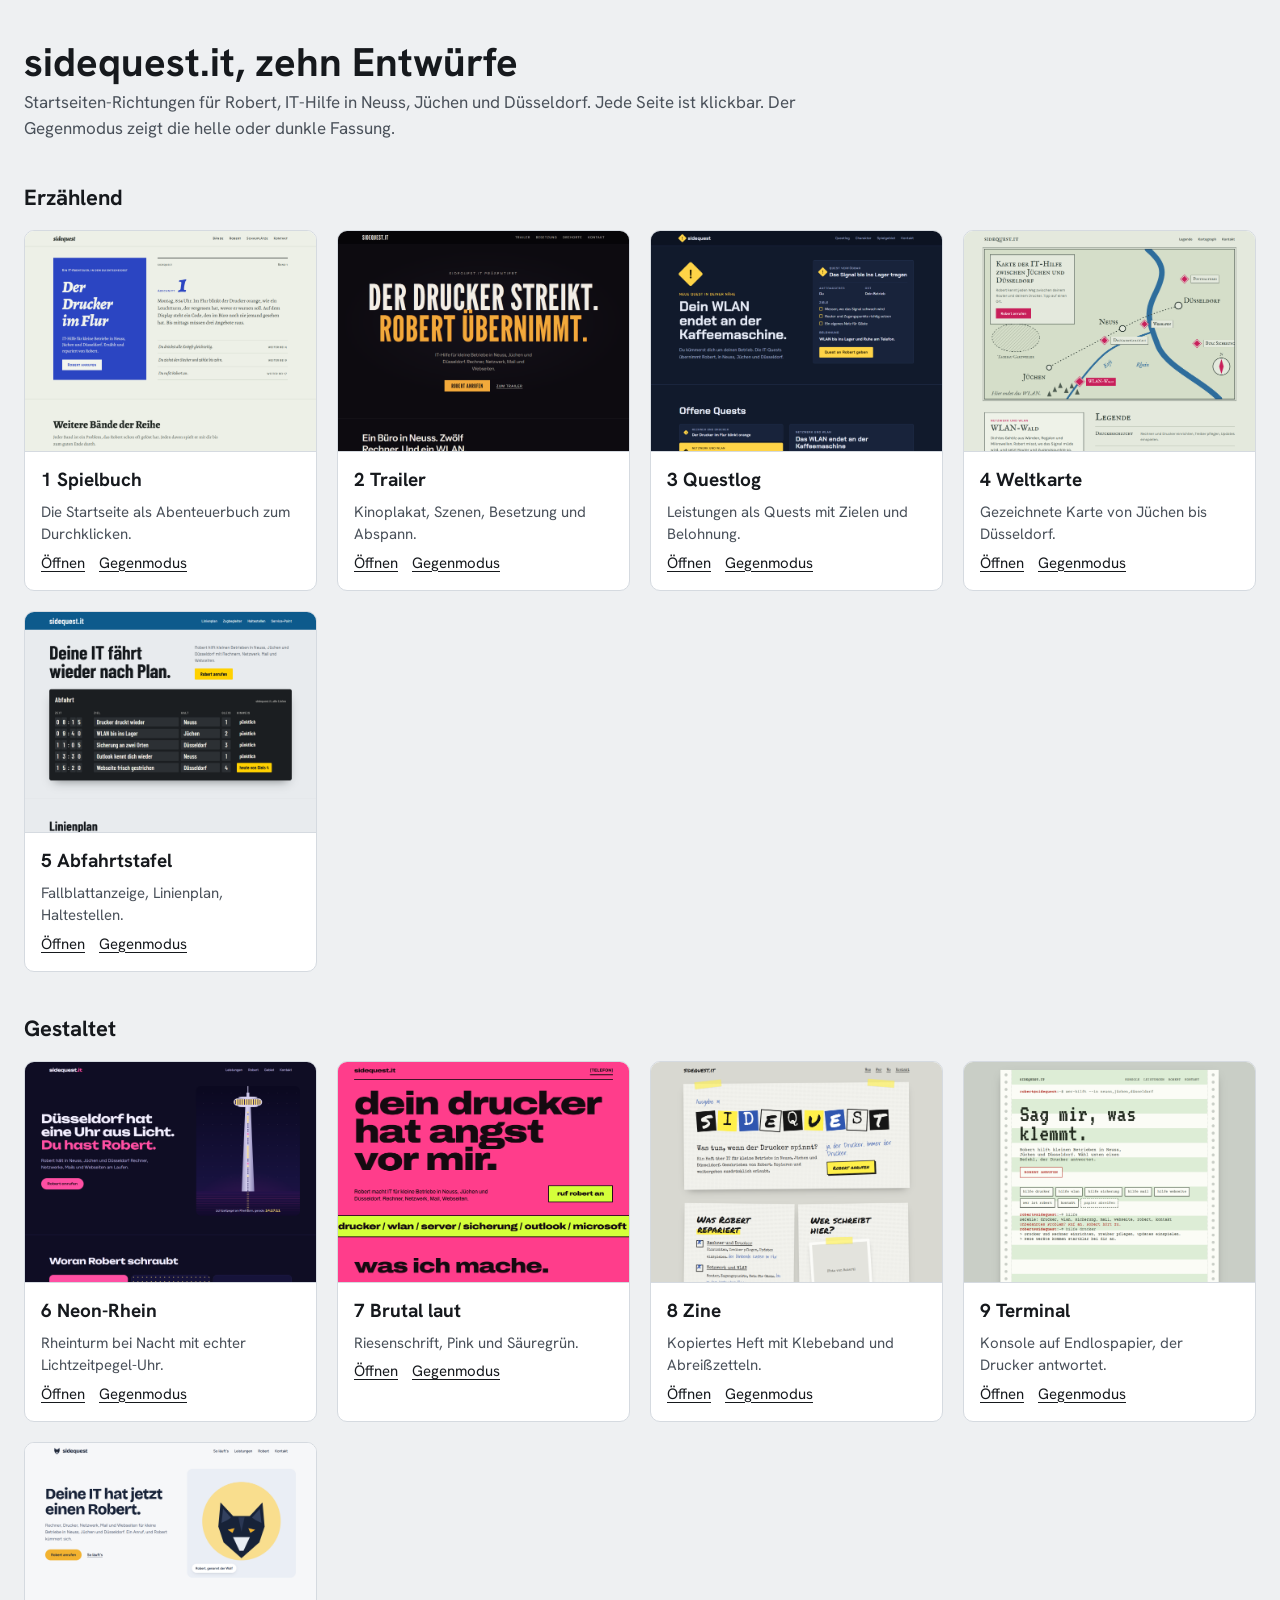
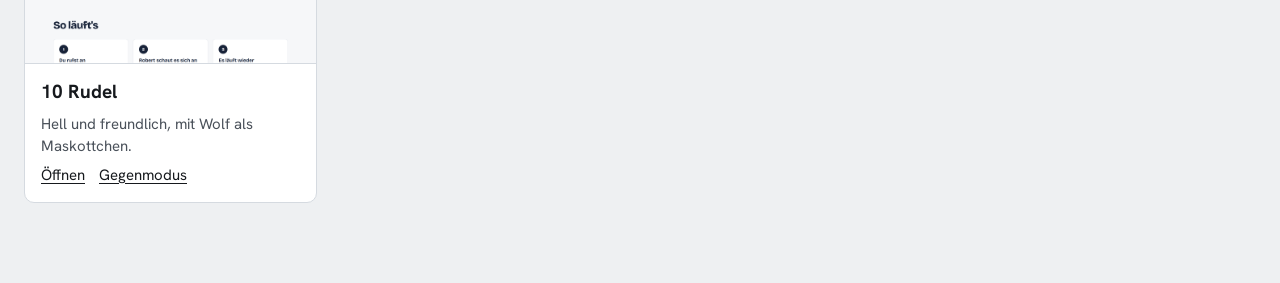
==== index.html @ b393c3b4 "Entwürfe aktualisiert (Projektstand 0248e88) Co-Authored-By: Claude Opus 5.5 <noreply@anthropic.com>" ====
<!doctype html>
<html lang="de">
<head>
<meta charset="utf-8">
<meta name="robots" content="noindex, nofollow">
<meta name="viewport" content="width=device-width, initial-scale=1">
<title>sidequest · Zehn Entwürfe</title>
<link rel="stylesheet" href="assets/fonts/fonts.css">
<style>
body{margin:0;background:#EEF0F2;color:#16191D;font-family:"Hanken Grotesk",system-ui,sans-serif;font-size:17px;line-height:1.5}
.wrap{max-width:1280px;margin:0 auto;padding:40px 24px 80px}
h1{margin:0 0 6px;font-size:40px;line-height:1.1}
.lead{margin:0 0 36px;color:#4A515A;max-width:46em}
h2{margin:40px 0 16px;font-size:22px}
.grid{display:grid;grid-template-columns:repeat(auto-fill,minmax(min(280px,100%),1fr));gap:20px}
.card{background:#fff;border:1px solid #D5DAE0;border-radius:10px;overflow:hidden;display:flex;flex-direction:column}
.card img{display:block;width:100%;height:220px;object-fit:cover;object-position:top;border-bottom:1px solid #D5DAE0}
.card div{padding:14px 16px 16px;display:flex;flex-direction:column;gap:6px}
.card b{font-size:19px}
.card span{color:#4A515A;font-size:15px}
.links{display:flex;gap:14px;flex-wrap:wrap;font-size:15px}
a{color:#16191D;text-underline-offset:3px}
a:focus-visible{outline:3px solid #2B45C2;outline-offset:2px}
</style>
</head>
<body>
<div class="wrap">
<h1>sidequest.it, zehn Entwürfe</h1>
<p class="lead">Startseiten-Richtungen für Robert, IT-Hilfe in Neuss, Jüchen und Düsseldorf. Jede Seite ist klickbar. Der Gegenmodus zeigt die helle oder dunkle Fassung.</p>
<h2>Erzählend</h2>
<div class="grid">
<div class="card"><img src="png/01-spielbuch-desktop.png" alt=""><div><b>1 Spielbuch</b><span>Die Startseite als Abenteuerbuch zum Durchklicken.</span><p class="links" style="margin:0"><a href="01-spielbuch/index.html">Öffnen</a><a href="01-spielbuch/index.html?modus=alt">Gegenmodus</a></p></div></div>
<div class="card"><img src="png/02-trailer-desktop.png" alt=""><div><b>2 Trailer</b><span>Kinoplakat, Szenen, Besetzung und Abspann.</span><p class="links" style="margin:0"><a href="02-trailer/index.html">Öffnen</a><a href="02-trailer/index.html?modus=alt">Gegenmodus</a></p></div></div>
<div class="card"><img src="png/03-questlog-desktop.png" alt=""><div><b>3 Questlog</b><span>Leistungen als Quests mit Zielen und Belohnung.</span><p class="links" style="margin:0"><a href="03-questlog/index.html">Öffnen</a><a href="03-questlog/index.html?modus=alt">Gegenmodus</a></p></div></div>
<div class="card"><img src="png/04-weltkarte-desktop.png" alt=""><div><b>4 Weltkarte</b><span>Gezeichnete Karte von Jüchen bis Düsseldorf.</span><p class="links" style="margin:0"><a href="04-weltkarte/index.html">Öffnen</a><a href="04-weltkarte/index.html?modus=alt">Gegenmodus</a></p></div></div>
<div class="card"><img src="png/05-abfahrtstafel-desktop.png" alt=""><div><b>5 Abfahrtstafel</b><span>Fallblattanzeige, Linienplan, Haltestellen.</span><p class="links" style="margin:0"><a href="05-abfahrtstafel/index.html">Öffnen</a><a href="05-abfahrtstafel/index.html?modus=alt">Gegenmodus</a></p></div></div>
</div>
<h2>Gestaltet</h2>
<div class="grid">
<div class="card"><img src="png/06-neon-rhein-desktop.png" alt=""><div><b>6 Neon-Rhein</b><span>Rheinturm bei Nacht mit echter Lichtzeitpegel-Uhr.</span><p class="links" style="margin:0"><a href="06-neon-rhein/index.html">Öffnen</a><a href="06-neon-rhein/index.html?modus=alt">Gegenmodus</a></p></div></div>
<div class="card"><img src="png/07-brutal-laut-desktop.png" alt=""><div><b>7 Brutal laut</b><span>Riesenschrift, Pink und Säuregrün.</span><p class="links" style="margin:0"><a href="07-brutal-laut/index.html">Öffnen</a><a href="07-brutal-laut/index.html?modus=alt">Gegenmodus</a></p></div></div>
<div class="card"><img src="png/08-zine-desktop.png" alt=""><div><b>8 Zine</b><span>Kopiertes Heft mit Klebeband und Abreißzetteln.</span><p class="links" style="margin:0"><a href="08-zine/index.html">Öffnen</a><a href="08-zine/index.html?modus=alt">Gegenmodus</a></p></div></div>
<div class="card"><img src="png/09-terminal-desktop.png" alt=""><div><b>9 Terminal</b><span>Konsole auf Endlospapier, der Drucker antwortet.</span><p class="links" style="margin:0"><a href="09-terminal/index.html">Öffnen</a><a href="09-terminal/index.html?modus=alt">Gegenmodus</a></p></div></div>
<div class="card"><img src="png/10-rudel-desktop.png" alt=""><div><b>10 Rudel</b><span>Hell und freundlich, mit Wolf als Maskottchen.</span><p class="links" style="margin:0"><a href="10-rudel/index.html">Öffnen</a><a href="10-rudel/index.html?modus=alt">Gegenmodus</a></p></div></div>
</div>
</div>
</body>
</html>
---- assets/fonts/fonts.css ----
/* Lokale Schriften der sidequest-Entwürfe. Erzeugt von tools/fonts.mjs. */
/* latin-ext */
@font-face {
  font-family: 'Alegreya';
  font-style: italic;
  font-weight: 400;
  font-display: swap;
  src: url("alegreya-italic-400-latin-ext.woff2") format('woff2');
  unicode-range: U+0100-02BA, U+02BD-02C5, U+02C7-02CC, U+02CE-02D7, U+02DD-02FF, U+0304, U+0308, U+0329, U+1D00-1DBF, U+1E00-1E9F, U+1EF2-1EFF, U+2020, U+20A0-20AB, U+20AD-20C0, U+2113, U+2C60-2C7F, U+A720-A7FF;
}
/* latin */
@font-face {
  font-family: 'Alegreya';
  font-style: italic;
  font-weight: 400;
  font-display: swap;
  src: url("alegreya-italic-400-latin.woff2") format('woff2');
  unicode-range: U+0000-00FF, U+0131, U+0152-0153, U+02BB-02BC, U+02C6, U+02DA, U+02DC, U+0304, U+0308, U+0329, U+2000-206F, U+20AC, U+2122, U+2191, U+2193, U+2212, U+2215, U+FEFF, U+FFFD;
}
/* latin-ext */
@font-face {
  font-family: 'Alegreya';
  font-style: italic;
  font-weight: 700;
  font-display: swap;
  src: url("alegreya-italic-700-latin-ext.woff2") format('woff2');
  unicode-range: U+0100-02BA, U+02BD-02C5, U+02C7-02CC, U+02CE-02D7, U+02DD-02FF, U+0304, U+0308, U+0329, U+1D00-1DBF, U+1E00-1E9F, U+1EF2-1EFF, U+2020, U+20A0-20AB, U+20AD-20C0, U+2113, U+2C60-2C7F, U+A720-A7FF;
}
/* latin */
@font-face {
  font-family: 'Alegreya';
  font-style: italic;
  font-weight: 700;
  font-display: swap;
  src: url("alegreya-italic-700-latin.woff2") format('woff2');
  unicode-range: U+0000-00FF, U+0131, U+0152-0153, U+02BB-02BC, U+02C6, U+02DA, U+02DC, U+0304, U+0308, U+0329, U+2000-206F, U+20AC, U+2122, U+2191, U+2193, U+2212, U+2215, U+FEFF, U+FFFD;
}
/* latin-ext */
@font-face {
  font-family: 'Alegreya';
  font-style: italic;
  font-weight: 800;
  font-display: swap;
  src: url("alegreya-italic-800-latin-ext.woff2") format('woff2');
  unicode-range: U+0100-02BA, U+02BD-02C5, U+02C7-02CC, U+02CE-02D7, U+02DD-02FF, U+0304, U+0308, U+0329, U+1D00-1DBF, U+1E00-1E9F, U+1EF2-1EFF, U+2020, U+20A0-20AB, U+20AD-20C0, U+2113, U+2C60-2C7F, U+A720-A7FF;
}
/* latin */
@font-face {
  font-family: 'Alegreya';
  font-style: italic;
  font-weight: 800;
  font-display: swap;
  src: url("alegreya-italic-800-latin.woff2") format('woff2');
  unicode-range: U+0000-00FF, U+0131, U+0152-0153, U+02BB-02BC, U+02C6, U+02DA, U+02DC, U+0304, U+0308, U+0329, U+2000-206F, U+20AC, U+2122, U+2191, U+2193, U+2212, U+2215, U+FEFF, U+FFFD;
}
/* latin-ext */
@font-face {
  font-family: 'Alegreya';
  font-style: normal;
  font-weight: 400;
  font-display: swap;
  src: url("alegreya-normal-400-latin-ext.woff2") format('woff2');
  unicode-range: U+0100-02BA, U+02BD-02C5, U+02C7-02CC, U+02CE-02D7, U+02DD-02FF, U+0304, U+0308, U+0329, U+1D00-1DBF, U+1E00-1E9F, U+1EF2-1EFF, U+2020, U+20A0-20AB, U+20AD-20C0, U+2113, U+2C60-2C7F, U+A720-A7FF;
}
/* latin */
@font-face {
  font-family: 'Alegreya';
  font-style: normal;
  font-weight: 400;
  font-display: swap;
  src: url("alegreya-normal-400-latin.woff2") format('woff2');
  unicode-range: U+0000-00FF, U+0131, U+0152-0153, U+02BB-02BC, U+02C6, U+02DA, U+02DC, U+0304, U+0308, U+0329, U+2000-206F, U+20AC, U+2122, U+2191, U+2193, U+2212, U+2215, U+FEFF, U+FFFD;
}
/* latin-ext */
@font-face {
  font-family: 'Alegreya';
  font-style: normal;
  font-weight: 700;
  font-display: swap;
  src: url("alegreya-normal-700-latin-ext.woff2") format('woff2');
  unicode-range: U+0100-02BA, U+02BD-02C5, U+02C7-02CC, U+02CE-02D7, U+02DD-02FF, U+0304, U+0308, U+0329, U+1D00-1DBF, U+1E00-1E9F, U+1EF2-1EFF, U+2020, U+20A0-20AB, U+20AD-20C0, U+2113, U+2C60-2C7F, U+A720-A7FF;
}
/* latin */
@font-face {
  font-family: 'Alegreya';
  font-style: normal;
  font-weight: 700;
  font-display: swap;
  src: url("alegreya-normal-700-latin.woff2") format('woff2');
  unicode-range: U+0000-00FF, U+0131, U+0152-0153, U+02BB-02BC, U+02C6, U+02DA, U+02DC, U+0304, U+0308, U+0329, U+2000-206F, U+20AC, U+2122, U+2191, U+2193, U+2212, U+2215, U+FEFF, U+FFFD;
}
/* latin-ext */
@font-face {
  font-family: 'Alegreya';
  font-style: normal;
  font-weight: 800;
  font-display: swap;
  src: url("alegreya-normal-800-latin-ext.woff2") format('woff2');
  unicode-range: U+0100-02BA, U+02BD-02C5, U+02C7-02CC, U+02CE-02D7, U+02DD-02FF, U+0304, U+0308, U+0329, U+1D00-1DBF, U+1E00-1E9F, U+1EF2-1EFF, U+2020, U+20A0-20AB, U+20AD-20C0, U+2113, U+2C60-2C7F, U+A720-A7FF;
}
/* latin */
@font-face {
  font-family: 'Alegreya';
  font-style: normal;
  font-weight: 800;
  font-display: swap;
  src: url("alegreya-normal-800-latin.woff2") format('woff2');
  unicode-range: U+0000-00FF, U+0131, U+0152-0153, U+02BB-02BC, U+02C6, U+02DA, U+02DC, U+0304, U+0308, U+0329, U+2000-206F, U+20AC, U+2122, U+2191, U+2193, U+2212, U+2215, U+FEFF, U+FFFD;
}
/* latin-ext */
@font-face {
  font-family: 'Alegreya Sans SC';
  font-style: normal;
  font-weight: 500;
  font-display: swap;
  src: url("alegreya-sans-sc-normal-500-latin-ext.woff2") format('woff2');
  unicode-range: U+0100-02BA, U+02BD-02C5, U+02C7-02CC, U+02CE-02D7, U+02DD-02FF, U+0304, U+0308, U+0329, U+1D00-1DBF, U+1E00-1E9F, U+1EF2-1EFF, U+2020, U+20A0-20AB, U+20AD-20C0, U+2113, U+2C60-2C7F, U+A720-A7FF;
}
/* latin */
@font-face {
  font-family: 'Alegreya Sans SC';
  font-style: normal;
  font-weight: 500;
  font-display: swap;
  src: url("alegreya-sans-sc-normal-500-latin.woff2") format('woff2');
  unicode-range: U+0000-00FF, U+0131, U+0152-0153, U+02BB-02BC, U+02C6, U+02DA, U+02DC, U+0304, U+0308, U+0329, U+2000-206F, U+20AC, U+2122, U+2191, U+2193, U+2212, U+2215, U+FEFF, U+FFFD;
}
/* latin-ext */
@font-face {
  font-family: 'Alegreya Sans SC';
  font-style: normal;
  font-weight: 700;
  font-display: swap;
  src: url("alegreya-sans-sc-normal-700-latin-ext.woff2") format('woff2');
  unicode-range: U+0100-02BA, U+02BD-02C5, U+02C7-02CC, U+02CE-02D7, U+02DD-02FF, U+0304, U+0308, U+0329, U+1D00-1DBF, U+1E00-1E9F, U+1EF2-1EFF, U+2020, U+20A0-20AB, U+20AD-20C0, U+2113, U+2C60-2C7F, U+A720-A7FF;
}
/* latin */
@font-face {
  font-family: 'Alegreya Sans SC';
  font-style: normal;
  font-weight: 700;
  font-display: swap;
  src: url("alegreya-sans-sc-normal-700-latin.woff2") format('woff2');
  unicode-range: U+0000-00FF, U+0131, U+0152-0153, U+02BB-02BC, U+02C6, U+02DA, U+02DC, U+0304, U+0308, U+0329, U+2000-206F, U+20AC, U+2122, U+2191, U+2193, U+2212, U+2215, U+FEFF, U+FFFD;
}
/* latin-ext */
@font-face {
  font-family: 'League Gothic';
  font-style: normal;
  font-weight: 400;
  font-stretch: 75% 100%;
  font-display: swap;
  src: url("league-gothic-normal-400-latin-ext.woff2") format('woff2');
  unicode-range: U+0100-02BA, U+02BD-02C5, U+02C7-02CC, U+02CE-02D7, U+02DD-02FF, U+0304, U+0308, U+0329, U+1D00-1DBF, U+1E00-1E9F, U+1EF2-1EFF, U+2020, U+20A0-20AB, U+20AD-20C0, U+2113, U+2C60-2C7F, U+A720-A7FF;
}
/* latin */
@font-face {
  font-family: 'League Gothic';
  font-style: normal;
  font-weight: 400;
  font-stretch: 75% 100%;
  font-display: swap;
  src: url("league-gothic-normal-400-latin.woff2") format('woff2');
  unicode-range: U+0000-00FF, U+0131, U+0152-0153, U+02BB-02BC, U+02C6, U+02DA, U+02DC, U+0304, U+0308, U+0329, U+2000-206F, U+20AC, U+2122, U+2191, U+2193, U+2212, U+2215, U+FEFF, U+FFFD;
}
/* latin-ext */
@font-face {
  font-family: 'Instrument Sans';
  font-style: normal;
  font-weight: 400;
  font-stretch: 100%;
  font-display: swap;
  src: url("instrument-sans-normal-400-latin-ext.woff2") format('woff2');
  unicode-range: U+0100-02BA, U+02BD-02C5, U+02C7-02CC, U+02CE-02D7, U+02DD-02FF, U+0304, U+0308, U+0329, U+1D00-1DBF, U+1E00-1E9F, U+1EF2-1EFF, U+2020, U+20A0-20AB, U+20AD-20C0, U+2113, U+2C60-2C7F, U+A720-A7FF;
}
/* latin */
@font-face {
  font-family: 'Instrument Sans';
  font-style: normal;
  font-weight: 400;
  font-stretch: 100%;
  font-display: swap;
  src: url("instrument-sans-normal-400-latin.woff2") format('woff2');
  unicode-range: U+0000-00FF, U+0131, U+0152-0153, U+02BB-02BC, U+02C6, U+02DA, U+02DC, U+0304, U+0308, U+0329, U+2000-206F, U+20AC, U+2122, U+2191, U+2193, U+2212, U+2215, U+FEFF, U+FFFD;
}
/* latin-ext */
@font-face {
  font-family: 'Instrument Sans';
  font-style: normal;
  font-weight: 600;
  font-stretch: 100%;
  font-display: swap;
  src: url("instrument-sans-normal-600-latin-ext.woff2") format('woff2');
  unicode-range: U+0100-02BA, U+02BD-02C5, U+02C7-02CC, U+02CE-02D7, U+02DD-02FF, U+0304, U+0308, U+0329, U+1D00-1DBF, U+1E00-1E9F, U+1EF2-1EFF, U+2020, U+20A0-20AB, U+20AD-20C0, U+2113, U+2C60-2C7F, U+A720-A7FF;
}
/* latin */
@font-face {
  font-family: 'Instrument Sans';
  font-style: normal;
  font-weight: 600;
  font-stretch: 100%;
  font-display: swap;
  src: url("instrument-sans-normal-600-latin.woff2") format('woff2');
  unicode-range: U+0000-00FF, U+0131, U+0152-0153, U+02BB-02BC, U+02C6, U+02DA, U+02DC, U+0304, U+0308, U+0329, U+2000-206F, U+20AC, U+2122, U+2191, U+2193, U+2212, U+2215, U+FEFF, U+FFFD;
}
/* latin-ext */
@font-face {
  font-family: 'Chakra Petch';
  font-style: normal;
  font-weight: 500;
  font-display: swap;
  src: url("chakra-petch-normal-500-latin-ext.woff2") format('woff2');
  unicode-range: U+0100-02BA, U+02BD-02C5, U+02C7-02CC, U+02CE-02D7, U+02DD-02FF, U+0304, U+0308, U+0329, U+1D00-1DBF, U+1E00-1E9F, U+1EF2-1EFF, U+2020, U+20A0-20AB, U+20AD-20C0, U+2113, U+2C60-2C7F, U+A720-A7FF;
}
/* latin */
@font-face {
  font-family: 'Chakra Petch';
  font-style: normal;
  font-weight: 500;
  font-display: swap;
  src: url("chakra-petch-normal-500-latin.woff2") format('woff2');
  unicode-range: U+0000-00FF, U+0131, U+0152-0153, U+02BB-02BC, U+02C6, U+02DA, U+02DC, U+0304, U+0308, U+0329, U+2000-206F, U+20AC, U+2122, U+2191, U+2193, U+2212, U+2215, U+FEFF, U+FFFD;
}
/* latin-ext */
@font-face {
  font-family: 'Chakra Petch';
  font-style: normal;
  font-weight: 600;
  font-display: swap;
  src: url("chakra-petch-normal-600-latin-ext.woff2") format('woff2');
  unicode-range: U+0100-02BA, U+02BD-02C5, U+02C7-02CC, U+02CE-02D7, U+02DD-02FF, U+0304, U+0308, U+0329, U+1D00-1DBF, U+1E00-1E9F, U+1EF2-1EFF, U+2020, U+20A0-20AB, U+20AD-20C0, U+2113, U+2C60-2C7F, U+A720-A7FF;
}
/* latin */
@font-face {
  font-family: 'Chakra Petch';
  font-style: normal;
  font-weight: 600;
  font-display: swap;
  src: url("chakra-petch-normal-600-latin.woff2") format('woff2');
  unicode-range: U+0000-00FF, U+0131, U+0152-0153, U+02BB-02BC, U+02C6, U+02DA, U+02DC, U+0304, U+0308, U+0329, U+2000-206F, U+20AC, U+2122, U+2191, U+2193, U+2212, U+2215, U+FEFF, U+FFFD;
}
/* latin-ext */
@font-face {
  font-family: 'Chakra Petch';
  font-style: normal;
  font-weight: 700;
  font-display: swap;
  src: url("chakra-petch-normal-700-latin-ext.woff2") format('woff2');
  unicode-range: U+0100-02BA, U+02BD-02C5, U+02C7-02CC, U+02CE-02D7, U+02DD-02FF, U+0304, U+0308, U+0329, U+1D00-1DBF, U+1E00-1E9F, U+1EF2-1EFF, U+2020, U+20A0-20AB, U+20AD-20C0, U+2113, U+2C60-2C7F, U+A720-A7FF;
}
/* latin */
@font-face {
  font-family: 'Chakra Petch';
  font-style: normal;
  font-weight: 700;
  font-display: swap;
  src: url("chakra-petch-normal-700-latin.woff2") format('woff2');
  unicode-range: U+0000-00FF, U+0131, U+0152-0153, U+02BB-02BC, U+02C6, U+02DA, U+02DC, U+0304, U+0308, U+0329, U+2000-206F, U+20AC, U+2122, U+2191, U+2193, U+2212, U+2215, U+FEFF, U+FFFD;
}
/* latin-ext */
@font-face {
  font-family: 'Hanken Grotesk';
  font-style: normal;
  font-weight: 400;
  font-display: swap;
  src: url("hanken-grotesk-normal-400-latin-ext.woff2") format('woff2');
  unicode-range: U+0100-02BA, U+02BD-02C5, U+02C7-02CC, U+02CE-02D7, U+02DD-02FF, U+0304, U+0308, U+0329, U+1D00-1DBF, U+1E00-1E9F, U+1EF2-1EFF, U+2020, U+20A0-20AB, U+20AD-20C0, U+2113, U+2C60-2C7F, U+A720-A7FF;
}
/* latin */
@font-face {
  font-family: 'Hanken Grotesk';
  font-style: normal;
  font-weight: 400;
  font-display: swap;
  src: url("hanken-grotesk-normal-400-latin.woff2") format('woff2');
  unicode-range: U+0000-00FF, U+0131, U+0152-0153, U+02BB-02BC, U+02C6, U+02DA, U+02DC, U+0304, U+0308, U+0329, U+2000-206F, U+20AC, U+2122, U+2191, U+2193, U+2212, U+2215, U+FEFF, U+FFFD;
}
/* latin-ext */
@font-face {
  font-family: 'Hanken Grotesk';
  font-style: normal;
  font-weight: 500;
  font-display: swap;
  src: url("hanken-grotesk-normal-500-latin-ext.woff2") format('woff2');
  unicode-range: U+0100-02BA, U+02BD-02C5, U+02C7-02CC, U+02CE-02D7, U+02DD-02FF, U+0304, U+0308, U+0329, U+1D00-1DBF, U+1E00-1E9F, U+1EF2-1EFF, U+2020, U+20A0-20AB, U+20AD-20C0, U+2113, U+2C60-2C7F, U+A720-A7FF;
}
/* latin */
@font-face {
  font-family: 'Hanken Grotesk';
  font-style: normal;
  font-weight: 500;
  font-display: swap;
  src: url("hanken-grotesk-normal-500-latin.woff2") format('woff2');
  unicode-range: U+0000-00FF, U+0131, U+0152-0153, U+02BB-02BC, U+02C6, U+02DA, U+02DC, U+0304, U+0308, U+0329, U+2000-206F, U+20AC, U+2122, U+2191, U+2193, U+2212, U+2215, U+FEFF, U+FFFD;
}
/* latin-ext */
@font-face {
  font-family: 'Hanken Grotesk';
  font-style: normal;
  font-weight: 700;
  font-display: swap;
  src: url("hanken-grotesk-normal-700-latin-ext.woff2") format('woff2');
  unicode-range: U+0100-02BA, U+02BD-02C5, U+02C7-02CC, U+02CE-02D7, U+02DD-02FF, U+0304, U+0308, U+0329, U+1D00-1DBF, U+1E00-1E9F, U+1EF2-1EFF, U+2020, U+20A0-20AB, U+20AD-20C0, U+2113, U+2C60-2C7F, U+A720-A7FF;
}
/* latin */
@font-face {
  font-family: 'Hanken Grotesk';
  font-style: normal;
  font-weight: 700;
  font-display: swap;
  src: url("hanken-grotesk-normal-700-latin.woff2") format('woff2');
  unicode-range: U+0000-00FF, U+0131, U+0152-0153, U+02BB-02BC, U+02C6, U+02DA, U+02DC, U+0304, U+0308, U+0329, U+2000-206F, U+20AC, U+2122, U+2191, U+2193, U+2212, U+2215, U+FEFF, U+FFFD;
}
/* latin */
@font-face {
  font-family: 'IM Fell English SC';
  font-style: normal;
  font-weight: 400;
  font-display: swap;
  src: url("im-fell-english-sc-normal-400-latin.woff2") format('woff2');
  unicode-range: U+0000-00FF, U+0131, U+0152-0153, U+02BB-02BC, U+02C6, U+02DA, U+02DC, U+0304, U+0308, U+0329, U+2000-206F, U+20AC, U+2122, U+2191, U+2193, U+2212, U+2215, U+FEFF, U+FFFD;
}
/* latin */
@font-face {
  font-family: 'IM Fell English';
  font-style: italic;
  font-weight: 400;
  font-display: swap;
  src: url("im-fell-english-italic-400-latin.woff2") format('woff2');
  unicode-range: U+0000-00FF, U+0131, U+0152-0153, U+02BB-02BC, U+02C6, U+02DA, U+02DC, U+0304, U+0308, U+0329, U+2000-206F, U+20AC, U+2122, U+2191, U+2193, U+2212, U+2215, U+FEFF, U+FFFD;
}
/* latin */
@font-face {
  font-family: 'IM Fell English';
  font-style: normal;
  font-weight: 400;
  font-display: swap;
  src: url("im-fell-english-normal-400-latin.woff2") format('woff2');
  unicode-range: U+0000-00FF, U+0131, U+0152-0153, U+02BB-02BC, U+02C6, U+02DA, U+02DC, U+0304, U+0308, U+0329, U+2000-206F, U+20AC, U+2122, U+2191, U+2193, U+2212, U+2215, U+FEFF, U+FFFD;
}
/* latin-ext */
@font-face {
  font-family: 'Karla';
  font-style: normal;
  font-weight: 400;
  font-display: swap;
  src: url("karla-normal-400-latin-ext.woff2") format('woff2');
  unicode-range: U+0100-02BA, U+02BD-02C5, U+02C7-02CC, U+02CE-02D7, U+02DD-02FF, U+0304, U+0308, U+0329, U+1D00-1DBF, U+1E00-1E9F, U+1EF2-1EFF, U+2020, U+20A0-20AB, U+20AD-20C0, U+2113, U+2C60-2C7F, U+A720-A7FF;
}
/* latin */
@font-face {
  font-family: 'Karla';
  font-style: normal;
  font-weight: 400;
  font-display: swap;
  src: url("karla-normal-400-latin.woff2") format('woff2');
  unicode-range: U+0000-00FF, U+0131, U+0152-0153, U+02BB-02BC, U+02C6, U+02DA, U+02DC, U+0304, U+0308, U+0329, U+2000-206F, U+20AC, U+2122, U+2191, U+2193, U+2212, U+2215, U+FEFF, U+FFFD;
}
/* latin-ext */
@font-face {
  font-family: 'Karla';
  font-style: normal;
  font-weight: 600;
  font-display: swap;
  src: url("karla-normal-600-latin-ext.woff2") format('woff2');
  unicode-range: U+0100-02BA, U+02BD-02C5, U+02C7-02CC, U+02CE-02D7, U+02DD-02FF, U+0304, U+0308, U+0329, U+1D00-1DBF, U+1E00-1E9F, U+1EF2-1EFF, U+2020, U+20A0-20AB, U+20AD-20C0, U+2113, U+2C60-2C7F, U+A720-A7FF;
}
/* latin */
@font-face {
  font-family: 'Karla';
  font-style: normal;
  font-weight: 600;
  font-display: swap;
  src: url("karla-normal-600-latin.woff2") format('woff2');
  unicode-range: U+0000-00FF, U+0131, U+0152-0153, U+02BB-02BC, U+02C6, U+02DA, U+02DC, U+0304, U+0308, U+0329, U+2000-206F, U+20AC, U+2122, U+2191, U+2193, U+2212, U+2215, U+FEFF, U+FFFD;
}
/* latin-ext */
@font-face {
  font-family: 'Karla';
  font-style: normal;
  font-weight: 700;
  font-display: swap;
  src: url("karla-normal-700-latin-ext.woff2") format('woff2');
  unicode-range: U+0100-02BA, U+02BD-02C5, U+02C7-02CC, U+02CE-02D7, U+02DD-02FF, U+0304, U+0308, U+0329, U+1D00-1DBF, U+1E00-1E9F, U+1EF2-1EFF, U+2020, U+20A0-20AB, U+20AD-20C0, U+2113, U+2C60-2C7F, U+A720-A7FF;
}
/* latin */
@font-face {
  font-family: 'Karla';
  font-style: normal;
  font-weight: 700;
  font-display: swap;
  src: url("karla-normal-700-latin.woff2") format('woff2');
  unicode-range: U+0000-00FF, U+0131, U+0152-0153, U+02BB-02BC, U+02C6, U+02DA, U+02DC, U+0304, U+0308, U+0329, U+2000-206F, U+20AC, U+2122, U+2191, U+2193, U+2212, U+2215, U+FEFF, U+FFFD;
}
/* latin-ext */
@font-face {
  font-family: 'Barlow Condensed';
  font-style: normal;
  font-weight: 500;
  font-display: swap;
  src: url("barlow-condensed-normal-500-latin-ext.woff2") format('woff2');
  unicode-range: U+0100-02BA, U+02BD-02C5, U+02C7-02CC, U+02CE-02D7, U+02DD-02FF, U+0304, U+0308, U+0329, U+1D00-1DBF, U+1E00-1E9F, U+1EF2-1EFF, U+2020, U+20A0-20AB, U+20AD-20C0, U+2113, U+2C60-2C7F, U+A720-A7FF;
}
/* latin */
@font-face {
  font-family: 'Barlow Condensed';
  font-style: normal;
  font-weight: 500;
  font-display: swap;
  src: url("barlow-condensed-normal-500-latin.woff2") format('woff2');
  unicode-range: U+0000-00FF, U+0131, U+0152-0153, U+02BB-02BC, U+02C6, U+02DA, U+02DC, U+0304, U+0308, U+0329, U+2000-206F, U+20AC, U+2122, U+2191, U+2193, U+2212, U+2215, U+FEFF, U+FFFD;
}
/* latin-ext */
@font-face {
  font-family: 'Barlow Condensed';
  font-style: normal;
  font-weight: 600;
  font-display: swap;
  src: url("barlow-condensed-normal-600-latin-ext.woff2") format('woff2');
  unicode-range: U+0100-02BA, U+02BD-02C5, U+02C7-02CC, U+02CE-02D7, U+02DD-02FF, U+0304, U+0308, U+0329, U+1D00-1DBF, U+1E00-1E9F, U+1EF2-1EFF, U+2020, U+20A0-20AB, U+20AD-20C0, U+2113, U+2C60-2C7F, U+A720-A7FF;
}
/* latin */
@font-face {
  font-family: 'Barlow Condensed';
  font-style: normal;
  font-weight: 600;
  font-display: swap;
  src: url("barlow-condensed-normal-600-latin.woff2") format('woff2');
  unicode-range: U+0000-00FF, U+0131, U+0152-0153, U+02BB-02BC, U+02C6, U+02DA, U+02DC, U+0304, U+0308, U+0329, U+2000-206F, U+20AC, U+2122, U+2191, U+2193, U+2212, U+2215, U+FEFF, U+FFFD;
}
/* latin-ext */
@font-face {
  font-family: 'Barlow Condensed';
  font-style: normal;
  font-weight: 700;
  font-display: swap;
  src: url("barlow-condensed-normal-700-latin-ext.woff2") format('woff2');
  unicode-range: U+0100-02BA, U+02BD-02C5, U+02C7-02CC, U+02CE-02D7, U+02DD-02FF, U+0304, U+0308, U+0329, U+1D00-1DBF, U+1E00-1E9F, U+1EF2-1EFF, U+2020, U+20A0-20AB, U+20AD-20C0, U+2113, U+2C60-2C7F, U+A720-A7FF;
}
/* latin */
@font-face {
  font-family: 'Barlow Condensed';
  font-style: normal;
  font-weight: 700;
  font-display: swap;
  src: url("barlow-condensed-normal-700-latin.woff2") format('woff2');
  unicode-range: U+0000-00FF, U+0131, U+0152-0153, U+02BB-02BC, U+02C6, U+02DA, U+02DC, U+0304, U+0308, U+0329, U+2000-206F, U+20AC, U+2122, U+2191, U+2193, U+2212, U+2215, U+FEFF, U+FFFD;
}
/* latin-ext */
@font-face {
  font-family: 'Barlow';
  font-style: normal;
  font-weight: 400;
  font-display: swap;
  src: url("barlow-normal-400-latin-ext.woff2") format('woff2');
  unicode-range: U+0100-02BA, U+02BD-02C5, U+02C7-02CC, U+02CE-02D7, U+02DD-02FF, U+0304, U+0308, U+0329, U+1D00-1DBF, U+1E00-1E9F, U+1EF2-1EFF, U+2020, U+20A0-20AB, U+20AD-20C0, U+2113, U+2C60-2C7F, U+A720-A7FF;
}
/* latin */
@font-face {
  font-family: 'Barlow';
  font-style: normal;
  font-weight: 400;
  font-display: swap;
  src: url("barlow-normal-400-latin.woff2") format('woff2');
  unicode-range: U+0000-00FF, U+0131, U+0152-0153, U+02BB-02BC, U+02C6, U+02DA, U+02DC, U+0304, U+0308, U+0329, U+2000-206F, U+20AC, U+2122, U+2191, U+2193, U+2212, U+2215, U+FEFF, U+FFFD;
}
/* latin-ext */
@font-face {
  font-family: 'Barlow';
  font-style: normal;
  font-weight: 500;
  font-display: swap;
  src: url("barlow-normal-500-latin-ext.woff2") format('woff2');
  unicode-range: U+0100-02BA, U+02BD-02C5, U+02C7-02CC, U+02CE-02D7, U+02DD-02FF, U+0304, U+0308, U+0329, U+1D00-1DBF, U+1E00-1E9F, U+1EF2-1EFF, U+2020, U+20A0-20AB, U+20AD-20C0, U+2113, U+2C60-2C7F, U+A720-A7FF;
}
/* latin */
@font-face {
  font-family: 'Barlow';
  font-style: normal;
  font-weight: 500;
  font-display: swap;
  src: url("barlow-normal-500-latin.woff2") format('woff2');
  unicode-range: U+0000-00FF, U+0131, U+0152-0153, U+02BB-02BC, U+02C6, U+02DA, U+02DC, U+0304, U+0308, U+0329, U+2000-206F, U+20AC, U+2122, U+2191, U+2193, U+2212, U+2215, U+FEFF, U+FFFD;
}
/* latin-ext */
@font-face {
  font-family: 'Barlow';
  font-style: normal;
  font-weight: 600;
  font-display: swap;
  src: url("barlow-normal-600-latin-ext.woff2") format('woff2');
  unicode-range: U+0100-02BA, U+02BD-02C5, U+02C7-02CC, U+02CE-02D7, U+02DD-02FF, U+0304, U+0308, U+0329, U+1D00-1DBF, U+1E00-1E9F, U+1EF2-1EFF, U+2020, U+20A0-20AB, U+20AD-20C0, U+2113, U+2C60-2C7F, U+A720-A7FF;
}
/* latin */
@font-face {
  font-family: 'Barlow';
  font-style: normal;
  font-weight: 600;
  font-display: swap;
  src: url("barlow-normal-600-latin.woff2") format('woff2');
  unicode-range: U+0000-00FF, U+0131, U+0152-0153, U+02BB-02BC, U+02C6, U+02DA, U+02DC, U+0304, U+0308, U+0329, U+2000-206F, U+20AC, U+2122, U+2191, U+2193, U+2212, U+2215, U+FEFF, U+FFFD;
}
/* latin-ext */
@font-face {
  font-family: 'Unbounded';
  font-style: normal;
  font-weight: 500;
  font-display: swap;
  src: url("unbounded-normal-500-latin-ext.woff2") format('woff2');
  unicode-range: U+0100-02BA, U+02BD-02C5, U+02C7-02CC, U+02CE-02D7, U+02DD-02FF, U+0304, U+0308, U+0329, U+1D00-1DBF, U+1E00-1E9F, U+1EF2-1EFF, U+2020, U+20A0-20AB, U+20AD-20C0, U+2113, U+2C60-2C7F, U+A720-A7FF;
}
/* latin */
@font-face {
  font-family: 'Unbounded';
  font-style: normal;
  font-weight: 500;
  font-display: swap;
  src: url("unbounded-normal-500-latin.woff2") format('woff2');
  unicode-range: U+0000-00FF, U+0131, U+0152-0153, U+02BB-02BC, U+02C6, U+02DA, U+02DC, U+0304, U+0308, U+0329, U+2000-206F, U+20AC, U+2122, U+2191, U+2193, U+2212, U+2215, U+FEFF, U+FFFD;
}
/* latin-ext */
@font-face {
  font-family: 'Unbounded';
  font-style: normal;
  font-weight: 700;
  font-display: swap;
  src: url("unbounded-normal-700-latin-ext.woff2") format('woff2');
  unicode-range: U+0100-02BA, U+02BD-02C5, U+02C7-02CC, U+02CE-02D7, U+02DD-02FF, U+0304, U+0308, U+0329, U+1D00-1DBF, U+1E00-1E9F, U+1EF2-1EFF, U+2020, U+20A0-20AB, U+20AD-20C0, U+2113, U+2C60-2C7F, U+A720-A7FF;
}
/* latin */
@font-face {
  font-family: 'Unbounded';
  font-style: normal;
  font-weight: 700;
  font-display: swap;
  src: url("unbounded-normal-700-latin.woff2") format('woff2');
  unicode-range: U+0000-00FF, U+0131, U+0152-0153, U+02BB-02BC, U+02C6, U+02DA, U+02DC, U+0304, U+0308, U+0329, U+2000-206F, U+20AC, U+2122, U+2191, U+2193, U+2212, U+2215, U+FEFF, U+FFFD;
}
/* latin-ext */
@font-face {
  font-family: 'Unbounded';
  font-style: normal;
  font-weight: 800;
  font-display: swap;
  src: url("unbounded-normal-800-latin-ext.woff2") format('woff2');
  unicode-range: U+0100-02BA, U+02BD-02C5, U+02C7-02CC, U+02CE-02D7, U+02DD-02FF, U+0304, U+0308, U+0329, U+1D00-1DBF, U+1E00-1E9F, U+1EF2-1EFF, U+2020, U+20A0-20AB, U+20AD-20C0, U+2113, U+2C60-2C7F, U+A720-A7FF;
}
/* latin */
@font-face {
  font-family: 'Unbounded';
  font-style: normal;
  font-weight: 800;
  font-display: swap;
  src: url("unbounded-normal-800-latin.woff2") format('woff2');
  unicode-range: U+0000-00FF, U+0131, U+0152-0153, U+02BB-02BC, U+02C6, U+02DA, U+02DC, U+0304, U+0308, U+0329, U+2000-206F, U+20AC, U+2122, U+2191, U+2193, U+2212, U+2215, U+FEFF, U+FFFD;
}
/* latin-ext */
@font-face {
  font-family: 'Onest';
  font-style: normal;
  font-weight: 400;
  font-display: swap;
  src: url("onest-normal-400-latin-ext.woff2") format('woff2');
  unicode-range: U+0100-02BA, U+02BD-02C5, U+02C7-02CC, U+02CE-02D7, U+02DD-02FF, U+0304, U+0308, U+0329, U+1D00-1DBF, U+1E00-1E9F, U+1EF2-1EFF, U+2020, U+20A0-20AB, U+20AD-20C0, U+2113, U+2C60-2C7F, U+A720-A7FF;
}
/* latin */
@font-face {
  font-family: 'Onest';
  font-style: normal;
  font-weight: 400;
  font-display: swap;
  src: url("onest-normal-400-latin.woff2") format('woff2');
  unicode-range: U+0000-00FF, U+0131, U+0152-0153, U+02BB-02BC, U+02C6, U+02DA, U+02DC, U+0304, U+0308, U+0329, U+2000-206F, U+20AC, U+2122, U+2191, U+2193, U+2212, U+2215, U+FEFF, U+FFFD;
}
/* latin-ext */
@font-face {
  font-family: 'Onest';
  font-style: normal;
  font-weight: 500;
  font-display: swap;
  src: url("onest-normal-500-latin-ext.woff2") format('woff2');
  unicode-range: U+0100-02BA, U+02BD-02C5, U+02C7-02CC, U+02CE-02D7, U+02DD-02FF, U+0304, U+0308, U+0329, U+1D00-1DBF, U+1E00-1E9F, U+1EF2-1EFF, U+2020, U+20A0-20AB, U+20AD-20C0, U+2113, U+2C60-2C7F, U+A720-A7FF;
}
/* latin */
@font-face {
  font-family: 'Onest';
  font-style: normal;
  font-weight: 500;
  font-display: swap;
  src: url("onest-normal-500-latin.woff2") format('woff2');
  unicode-range: U+0000-00FF, U+0131, U+0152-0153, U+02BB-02BC, U+02C6, U+02DA, U+02DC, U+0304, U+0308, U+0329, U+2000-206F, U+20AC, U+2122, U+2191, U+2193, U+2212, U+2215, U+FEFF, U+FFFD;
}
/* latin-ext */
@font-face {
  font-family: 'Onest';
  font-style: normal;
  font-weight: 600;
  font-display: swap;
  src: url("onest-normal-600-latin-ext.woff2") format('woff2');
  unicode-range: U+0100-02BA, U+02BD-02C5, U+02C7-02CC, U+02CE-02D7, U+02DD-02FF, U+0304, U+0308, U+0329, U+1D00-1DBF, U+1E00-1E9F, U+1EF2-1EFF, U+2020, U+20A0-20AB, U+20AD-20C0, U+2113, U+2C60-2C7F, U+A720-A7FF;
}
/* latin */
@font-face {
  font-family: 'Onest';
  font-style: normal;
  font-weight: 600;
  font-display: swap;
  src: url("onest-normal-600-latin.woff2") format('woff2');
  unicode-range: U+0000-00FF, U+0131, U+0152-0153, U+02BB-02BC, U+02C6, U+02DA, U+02DC, U+0304, U+0308, U+0329, U+2000-206F, U+20AC, U+2122, U+2191, U+2193, U+2212, U+2215, U+FEFF, U+FFFD;
}
/* latin-ext */
@font-face {
  font-family: 'Archivo';
  font-style: normal;
  font-weight: 100 900;
  font-stretch: 62% 125%;
  font-display: swap;
  src: url("archivo-normal-100-900-latin-ext.woff2") format('woff2');
  unicode-range: U+0100-02BA, U+02BD-02C5, U+02C7-02CC, U+02CE-02D7, U+02DD-02FF, U+0304, U+0308, U+0329, U+1D00-1DBF, U+1E00-1E9F, U+1EF2-1EFF, U+2020, U+20A0-20AB, U+20AD-20C0, U+2113, U+2C60-2C7F, U+A720-A7FF;
}
/* latin */
@font-face {
  font-family: 'Archivo';
  font-style: normal;
  font-weight: 100 900;
  font-stretch: 62% 125%;
  font-display: swap;
  src: url("archivo-normal-100-900-latin.woff2") format('woff2');
  unicode-range: U+0000-00FF, U+0131, U+0152-0153, U+02BB-02BC, U+02C6, U+02DA, U+02DC, U+0304, U+0308, U+0329, U+2000-206F, U+20AC, U+2122, U+2191, U+2193, U+2212, U+2215, U+FEFF, U+FFFD;
}
/* latin-ext */
@font-face {
  font-family: 'Special Elite';
  font-style: normal;
  font-weight: 400;
  font-display: swap;
  src: url("special-elite-normal-400-latin-ext.woff2") format('woff2');
  unicode-range: U+0100-02BA, U+02BD-02C5, U+02C7-02CC, U+02CE-02D7, U+02DD-02FF, U+0304, U+0308, U+0329, U+1D00-1DBF, U+1E00-1E9F, U+1EF2-1EFF, U+2020, U+20A0-20AB, U+20AD-20C0, U+2113, U+2C60-2C7F, U+A720-A7FF;
}
/* latin */
@font-face {
  font-family: 'Special Elite';
  font-style: normal;
  font-weight: 400;
  font-display: swap;
  src: url("special-elite-normal-400-latin.woff2") format('woff2');
  unicode-range: U+0000-00FF, U+0131, U+0152-0153, U+02BB-02BC, U+02C6, U+02DA, U+02DC, U+0304, U+0308, U+0329, U+2000-206F, U+20AC, U+2122, U+2191, U+2193, U+2212, U+2215, U+FEFF, U+FFFD;
}
/* latin */
@font-face {
  font-family: 'Permanent Marker';
  font-style: normal;
  font-weight: 400;
  font-display: swap;
  src: url("permanent-marker-normal-400-latin.woff2") format('woff2');
  unicode-range: U+0000-00FF, U+0131, U+0152-0153, U+02BB-02BC, U+02C6, U+02DA, U+02DC, U+0304, U+0308, U+0329, U+2000-206F, U+20AC, U+2122, U+2191, U+2193, U+2212, U+2215, U+FEFF, U+FFFD;
}
/* latin-ext */
@font-face {
  font-family: 'Shadows Into Light';
  font-style: normal;
  font-weight: 400;
  font-display: swap;
  src: url("shadows-into-light-normal-400-latin-ext.woff2") format('woff2');
  unicode-range: U+0100-02BA, U+02BD-02C5, U+02C7-02CC, U+02CE-02D7, U+02DD-02FF, U+0304, U+0308, U+0329, U+1D00-1DBF, U+1E00-1E9F, U+1EF2-1EFF, U+2020, U+20A0-20AB, U+20AD-20C0, U+2113, U+2C60-2C7F, U+A720-A7FF;
}
/* latin */
@font-face {
  font-family: 'Shadows Into Light';
  font-style: normal;
  font-weight: 400;
  font-display: swap;
  src: url("shadows-into-light-normal-400-latin.woff2") format('woff2');
  unicode-range: U+0000-00FF, U+0131, U+0152-0153, U+02BB-02BC, U+02C6, U+02DA, U+02DC, U+0304, U+0308, U+0329, U+2000-206F, U+20AC, U+2122, U+2191, U+2193, U+2212, U+2215, U+FEFF, U+FFFD;
}
/* latin-ext */
@font-face {
  font-family: 'Courier Prime';
  font-style: italic;
  font-weight: 400;
  font-display: swap;
  src: url("courier-prime-italic-400-latin-ext.woff2") format('woff2');
  unicode-range: U+0100-02BA, U+02BD-02C5, U+02C7-02CC, U+02CE-02D7, U+02DD-02FF, U+0304, U+0308, U+0329, U+1D00-1DBF, U+1E00-1E9F, U+1EF2-1EFF, U+2020, U+20A0-20AB, U+20AD-20C0, U+2113, U+2C60-2C7F, U+A720-A7FF;
}
/* latin */
@font-face {
  font-family: 'Courier Prime';
  font-style: italic;
  font-weight: 400;
  font-display: swap;
  src: url("courier-prime-italic-400-latin.woff2") format('woff2');
  unicode-range: U+0000-00FF, U+0131, U+0152-0153, U+02BB-02BC, U+02C6, U+02DA, U+02DC, U+0304, U+0308, U+0329, U+2000-206F, U+20AC, U+2122, U+2191, U+2193, U+2212, U+2215, U+FEFF, U+FFFD;
}
/* latin-ext */
@font-face {
  font-family: 'Courier Prime';
  font-style: normal;
  font-weight: 400;
  font-display: swap;
  src: url("courier-prime-normal-400-latin-ext.woff2") format('woff2');
  unicode-range: U+0100-02BA, U+02BD-02C5, U+02C7-02CC, U+02CE-02D7, U+02DD-02FF, U+0304, U+0308, U+0329, U+1D00-1DBF, U+1E00-1E9F, U+1EF2-1EFF, U+2020, U+20A0-20AB, U+20AD-20C0, U+2113, U+2C60-2C7F, U+A720-A7FF;
}
/* latin */
@font-face {
  font-family: 'Courier Prime';
  font-style: normal;
  font-weight: 400;
  font-display: swap;
  src: url("courier-prime-normal-400-latin.woff2") format('woff2');
  unicode-range: U+0000-00FF, U+0131, U+0152-0153, U+02BB-02BC, U+02C6, U+02DA, U+02DC, U+0304, U+0308, U+0329, U+2000-206F, U+20AC, U+2122, U+2191, U+2193, U+2212, U+2215, U+FEFF, U+FFFD;
}
/* latin-ext */
@font-face {
  font-family: 'Courier Prime';
  font-style: normal;
  font-weight: 700;
  font-display: swap;
  src: url("courier-prime-normal-700-latin-ext.woff2") format('woff2');
  unicode-range: U+0100-02BA, U+02BD-02C5, U+02C7-02CC, U+02CE-02D7, U+02DD-02FF, U+0304, U+0308, U+0329, U+1D00-1DBF, U+1E00-1E9F, U+1EF2-1EFF, U+2020, U+20A0-20AB, U+20AD-20C0, U+2113, U+2C60-2C7F, U+A720-A7FF;
}
/* latin */
@font-face {
  font-family: 'Courier Prime';
  font-style: normal;
  font-weight: 700;
  font-display: swap;
  src: url("courier-prime-normal-700-latin.woff2") format('woff2');
  unicode-range: U+0000-00FF, U+0131, U+0152-0153, U+02BB-02BC, U+02C6, U+02DA, U+02DC, U+0304, U+0308, U+0329, U+2000-206F, U+20AC, U+2122, U+2191, U+2193, U+2212, U+2215, U+FEFF, U+FFFD;
}
/* latin-ext */
@font-face {
  font-family: 'VT323';
  font-style: normal;
  font-weight: 400;
  font-display: swap;
  src: url("vt323-normal-400-latin-ext.woff2") format('woff2');
  unicode-range: U+0100-02BA, U+02BD-02C5, U+02C7-02CC, U+02CE-02D7, U+02DD-02FF, U+0304, U+0308, U+0329, U+1D00-1DBF, U+1E00-1E9F, U+1EF2-1EFF, U+2020, U+20A0-20AB, U+20AD-20C0, U+2113, U+2C60-2C7F, U+A720-A7FF;
}
/* latin */
@font-face {
  font-family: 'VT323';
  font-style: normal;
  font-weight: 400;
  font-display: swap;
  src: url("vt323-normal-400-latin.woff2") format('woff2');
  unicode-range: U+0000-00FF, U+0131, U+0152-0153, U+02BB-02BC, U+02C6, U+02DA, U+02DC, U+0304, U+0308, U+0329, U+2000-206F, U+20AC, U+2122, U+2191, U+2193, U+2212, U+2215, U+FEFF, U+FFFD;
}
/* latin-ext */
@font-face {
  font-family: 'Bricolage Grotesque';
  font-style: normal;
  font-weight: 500 800;
  font-stretch: 100%;
  font-display: swap;
  src: url("bricolage-grotesque-normal-500-800-latin-ext.woff2") format('woff2');
  unicode-range: U+0100-02BA, U+02BD-02C5, U+02C7-02CC, U+02CE-02D7, U+02DD-02FF, U+0304, U+0308, U+0329, U+1D00-1DBF, U+1E00-1E9F, U+1EF2-1EFF, U+2020, U+20A0-20AB, U+20AD-20C0, U+2113, U+2C60-2C7F, U+A720-A7FF;
}
/* latin */
@font-face {
  font-family: 'Bricolage Grotesque';
  font-style: normal;
  font-weight: 500 800;
  font-stretch: 100%;
  font-display: swap;
  src: url("bricolage-grotesque-normal-500-800-latin.woff2") format('woff2');
  unicode-range: U+0000-00FF, U+0131, U+0152-0153, U+02BB-02BC, U+02C6, U+02DA, U+02DC, U+0304, U+0308, U+0329, U+2000-206F, U+20AC, U+2122, U+2191, U+2193, U+2212, U+2215, U+FEFF, U+FFFD;
}
/* latin-ext */
@font-face {
  font-family: 'Figtree';
  font-style: normal;
  font-weight: 400;
  font-display: swap;
  src: url("figtree-normal-400-latin-ext.woff2") format('woff2');
  unicode-range: U+0100-02BA, U+02BD-02C5, U+02C7-02CC, U+02CE-02D7, U+02DD-02FF, U+0304, U+0308, U+0329, U+1D00-1DBF, U+1E00-1E9F, U+1EF2-1EFF, U+2020, U+20A0-20AB, U+20AD-20C0, U+2113, U+2C60-2C7F, U+A720-A7FF;
}
/* latin */
@font-face {
  font-family: 'Figtree';
  font-style: normal;
  font-weight: 400;
  font-display: swap;
  src: url("figtree-normal-400-latin.woff2") format('woff2');
  unicode-range: U+0000-00FF, U+0131, U+0152-0153, U+02BB-02BC, U+02C6, U+02DA, U+02DC, U+0304, U+0308, U+0329, U+2000-206F, U+20AC, U+2122, U+2191, U+2193, U+2212, U+2215, U+FEFF, U+FFFD;
}
/* latin-ext */
@font-face {
  font-family: 'Figtree';
  font-style: normal;
  font-weight: 500;
  font-display: swap;
  src: url("figtree-normal-500-latin-ext.woff2") format('woff2');
  unicode-range: U+0100-02BA, U+02BD-02C5, U+02C7-02CC, U+02CE-02D7, U+02DD-02FF, U+0304, U+0308, U+0329, U+1D00-1DBF, U+1E00-1E9F, U+1EF2-1EFF, U+2020, U+20A0-20AB, U+20AD-20C0, U+2113, U+2C60-2C7F, U+A720-A7FF;
}
/* latin */
@font-face {
  font-family: 'Figtree';
  font-style: normal;
  font-weight: 500;
  font-display: swap;
  src: url("figtree-normal-500-latin.woff2") format('woff2');
  unicode-range: U+0000-00FF, U+0131, U+0152-0153, U+02BB-02BC, U+02C6, U+02DA, U+02DC, U+0304, U+0308, U+0329, U+2000-206F, U+20AC, U+2122, U+2191, U+2193, U+2212, U+2215, U+FEFF, U+FFFD;
}
/* latin-ext */
@font-face {
  font-family: 'Figtree';
  font-style: normal;
  font-weight: 600;
  font-display: swap;
  src: url("figtree-normal-600-latin-ext.woff2") format('woff2');
  unicode-range: U+0100-02BA, U+02BD-02C5, U+02C7-02CC, U+02CE-02D7, U+02DD-02FF, U+0304, U+0308, U+0329, U+1D00-1DBF, U+1E00-1E9F, U+1EF2-1EFF, U+2020, U+20A0-20AB, U+20AD-20C0, U+2113, U+2C60-2C7F, U+A720-A7FF;
}
/* latin */
@font-face {
  font-family: 'Figtree';
  font-style: normal;
  font-weight: 600;
  font-display: swap;
  src: url("figtree-normal-600-latin.woff2") format('woff2');
  unicode-range: U+0000-00FF, U+0131, U+0152-0153, U+02BB-02BC, U+02C6, U+02DA, U+02DC, U+0304, U+0308, U+0329, U+2000-206F, U+20AC, U+2122, U+2191, U+2193, U+2212, U+2215, U+FEFF, U+FFFD;
}
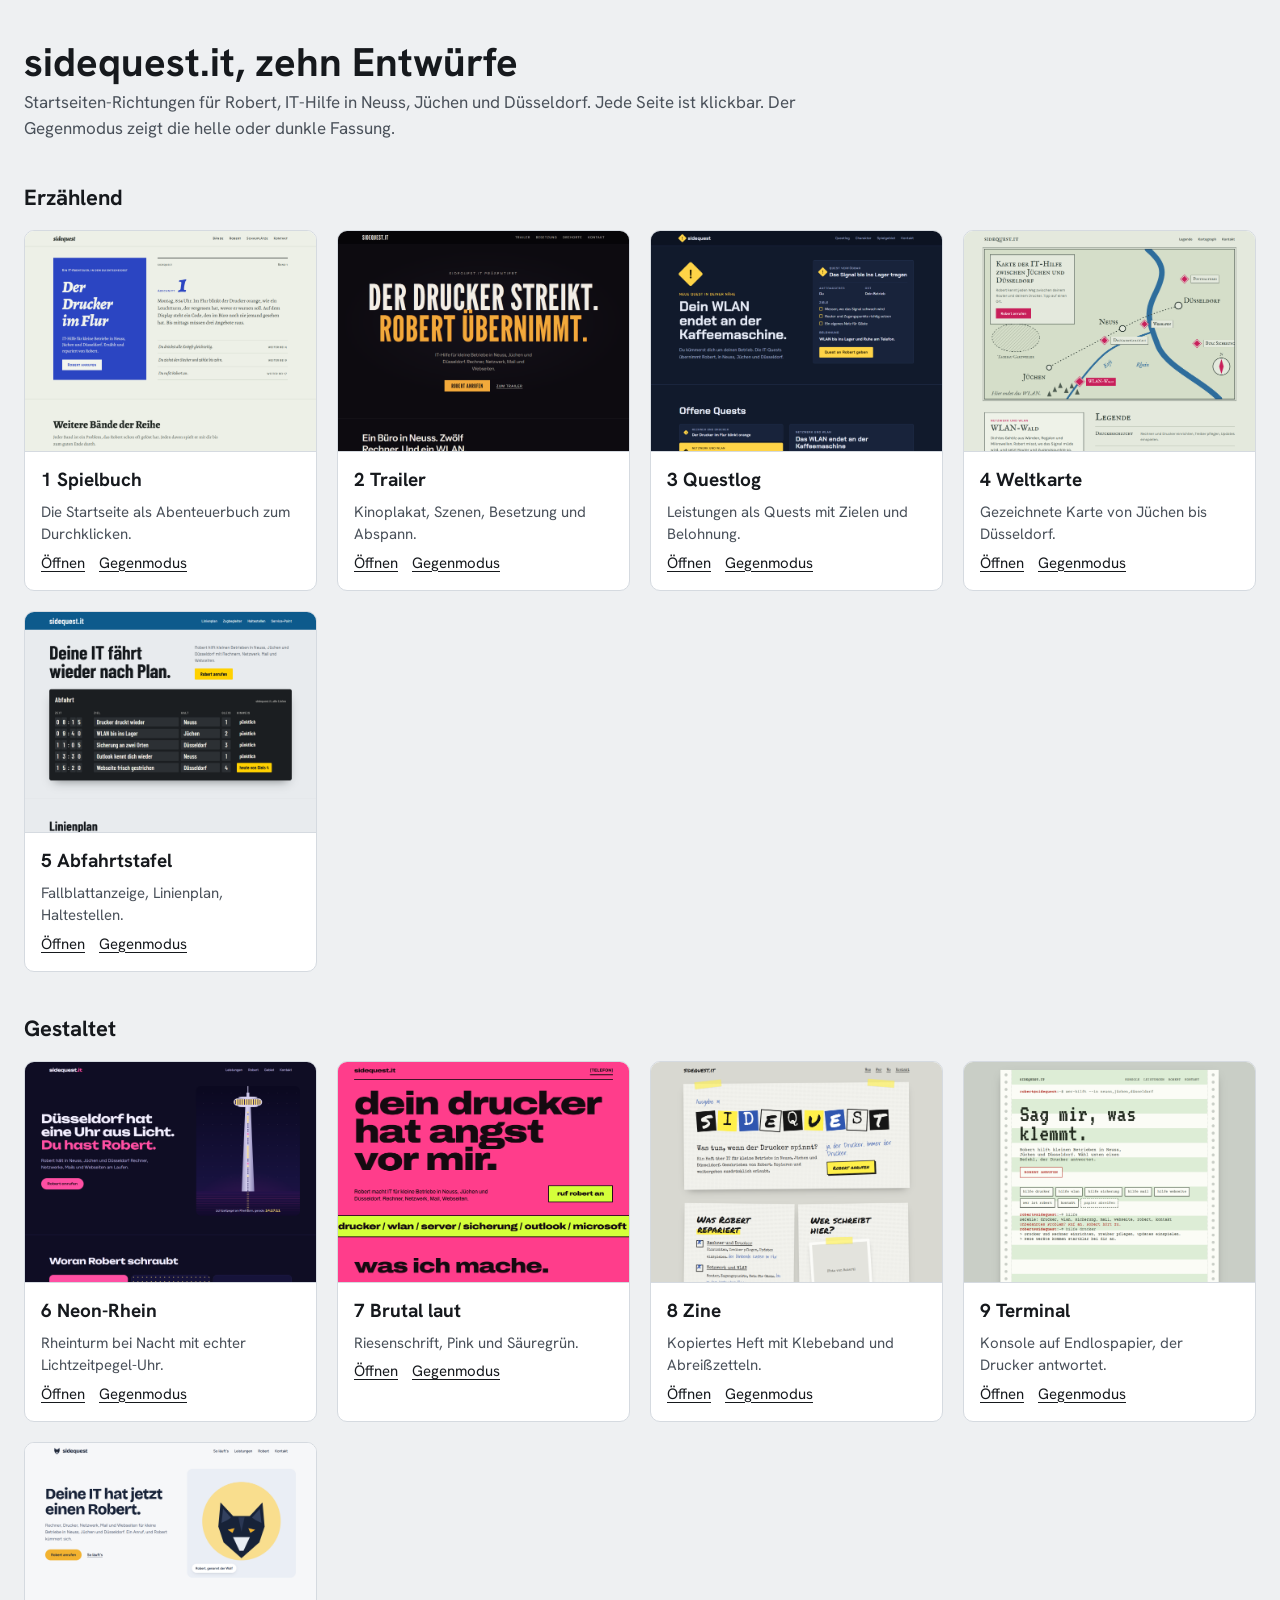
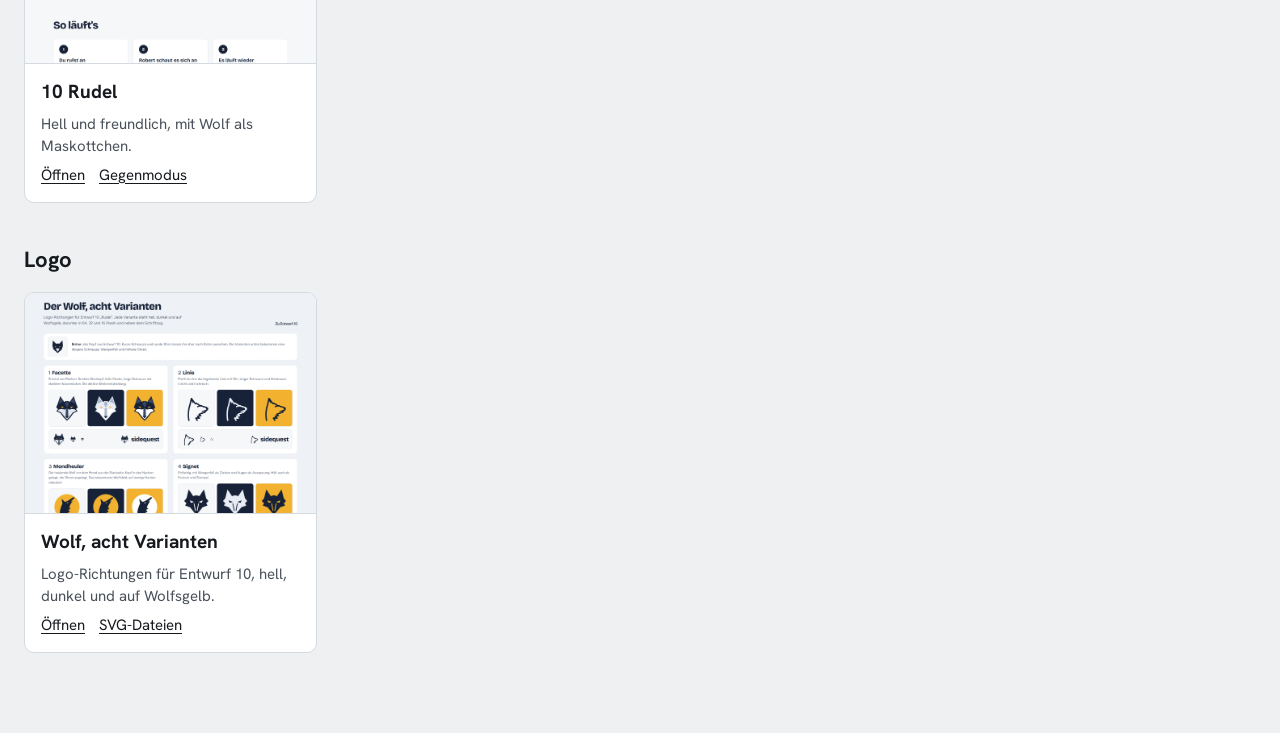
==== commit ecd9a9da: "Entwürfe aktualisiert (Projektstand 0553c06) Co-Authored-By: Claude Opus 5.5 <noreply@anthropic.com>" ====
--- a/index.html
+++ b/index.html
@@ -43,6 +43,10 @@
 <div class="card"><img src="png/09-terminal-desktop.png" alt=""><div><b>9 Terminal</b><span>Konsole auf Endlospapier, der Drucker antwortet.</span><p class="links" style="margin:0"><a href="09-terminal/index.html">Öffnen</a><a href="09-terminal/index.html?modus=alt">Gegenmodus</a></p></div></div>
 <div class="card"><img src="png/10-rudel-desktop.png" alt=""><div><b>10 Rudel</b><span>Hell und freundlich, mit Wolf als Maskottchen.</span><p class="links" style="margin:0"><a href="10-rudel/index.html">Öffnen</a><a href="10-rudel/index.html?modus=alt">Gegenmodus</a></p></div></div>
 </div>
+<h2>Logo</h2>
+<div class="grid">
+<div class="card"><img src="png/logo-wolf-desktop.png" alt=""><div><b>Wolf, acht Varianten</b><span>Logo-Richtungen für Entwurf 10, hell, dunkel und auf Wolfsgelb.</span><p class="links" style="margin:0"><a href="logo-wolf/index.html">Öffnen</a><a href="assets/grafik/wolf/">SVG-Dateien</a></p></div></div>
+</div>
 </div>
 </body>
 </html>
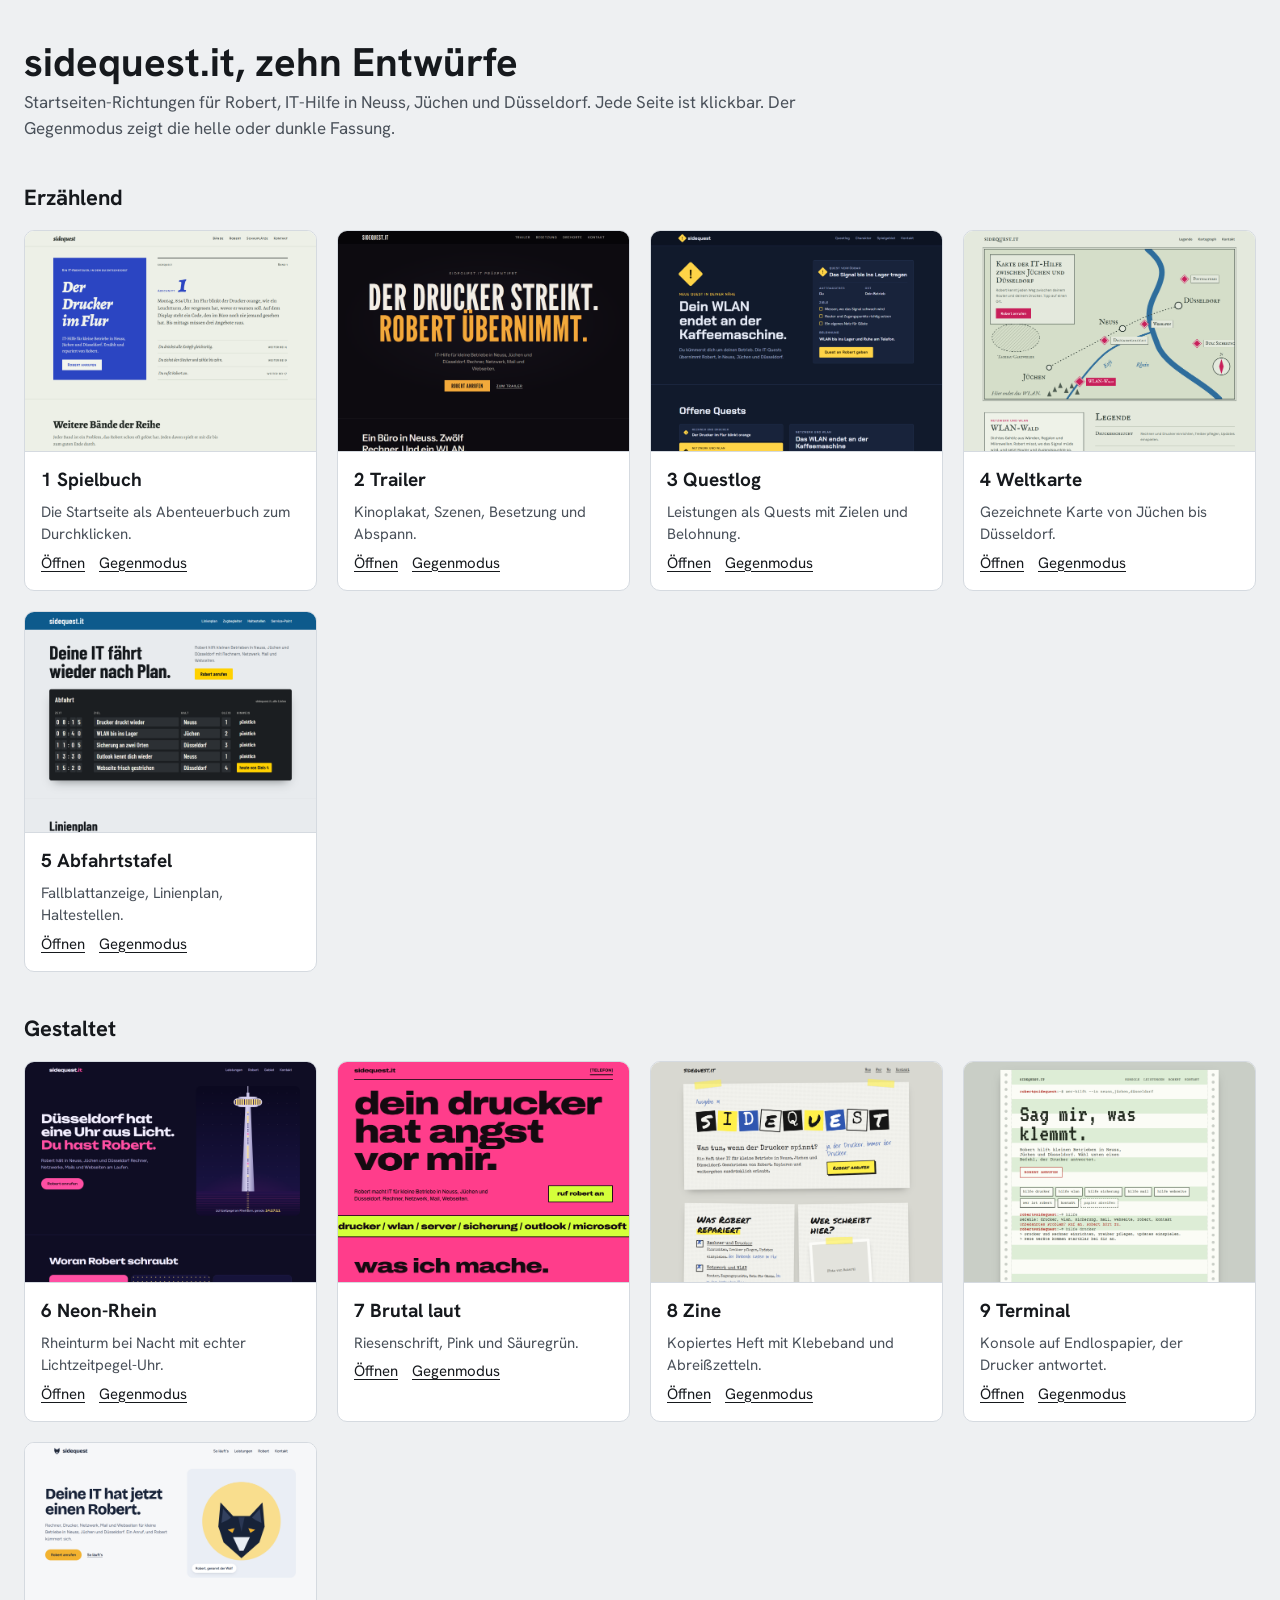
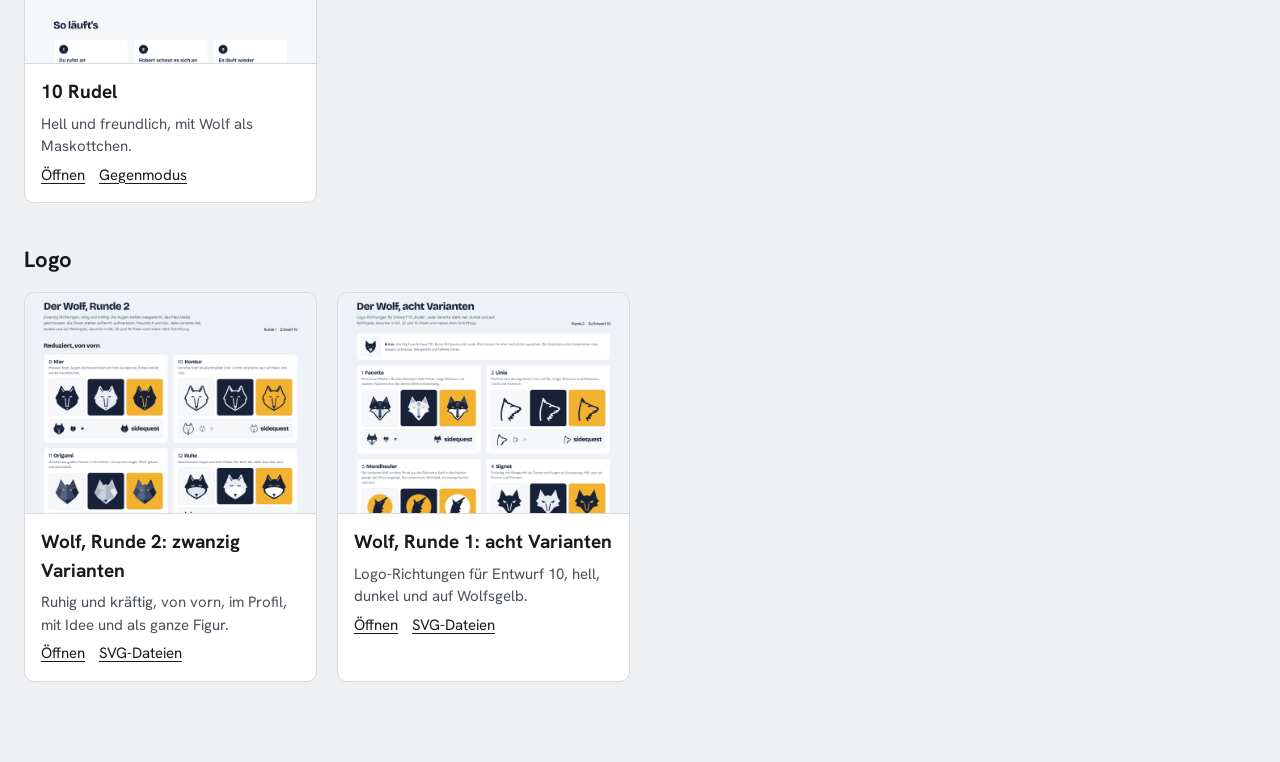
==== commit 9383db47: "Entwürfe aktualisiert (Projektstand d84b7e4) Co-Authored-By: Claude Opus 5.5 <noreply@anthropic.com>" ====
--- a/index.html
+++ b/index.html
@@ -45,7 +45,8 @@
 </div>
 <h2>Logo</h2>
 <div class="grid">
-<div class="card"><img src="png/logo-wolf-desktop.png" alt=""><div><b>Wolf, acht Varianten</b><span>Logo-Richtungen für Entwurf 10, hell, dunkel und auf Wolfsgelb.</span><p class="links" style="margin:0"><a href="logo-wolf/index.html">Öffnen</a><a href="assets/grafik/wolf/">SVG-Dateien</a></p></div></div>
+<div class="card"><img src="png/logo-wolf-2-desktop.png" alt=""><div><b>Wolf, Runde 2: zwanzig Varianten</b><span>Ruhig und kräftig, von vorn, im Profil, mit Idee und als ganze Figur.</span><p class="links" style="margin:0"><a href="logo-wolf-2/index.html">Öffnen</a><a href="https://github.com/brightcolor/sidequest-entwuerfe/tree/main/assets/grafik/wolf">SVG-Dateien</a></p></div></div>
+<div class="card"><img src="png/logo-wolf-desktop.png" alt=""><div><b>Wolf, Runde 1: acht Varianten</b><span>Logo-Richtungen für Entwurf 10, hell, dunkel und auf Wolfsgelb.</span><p class="links" style="margin:0"><a href="logo-wolf/index.html">Öffnen</a><a href="https://github.com/brightcolor/sidequest-entwuerfe/tree/main/assets/grafik/wolf">SVG-Dateien</a></p></div></div>
 </div>
 </div>
 </body>
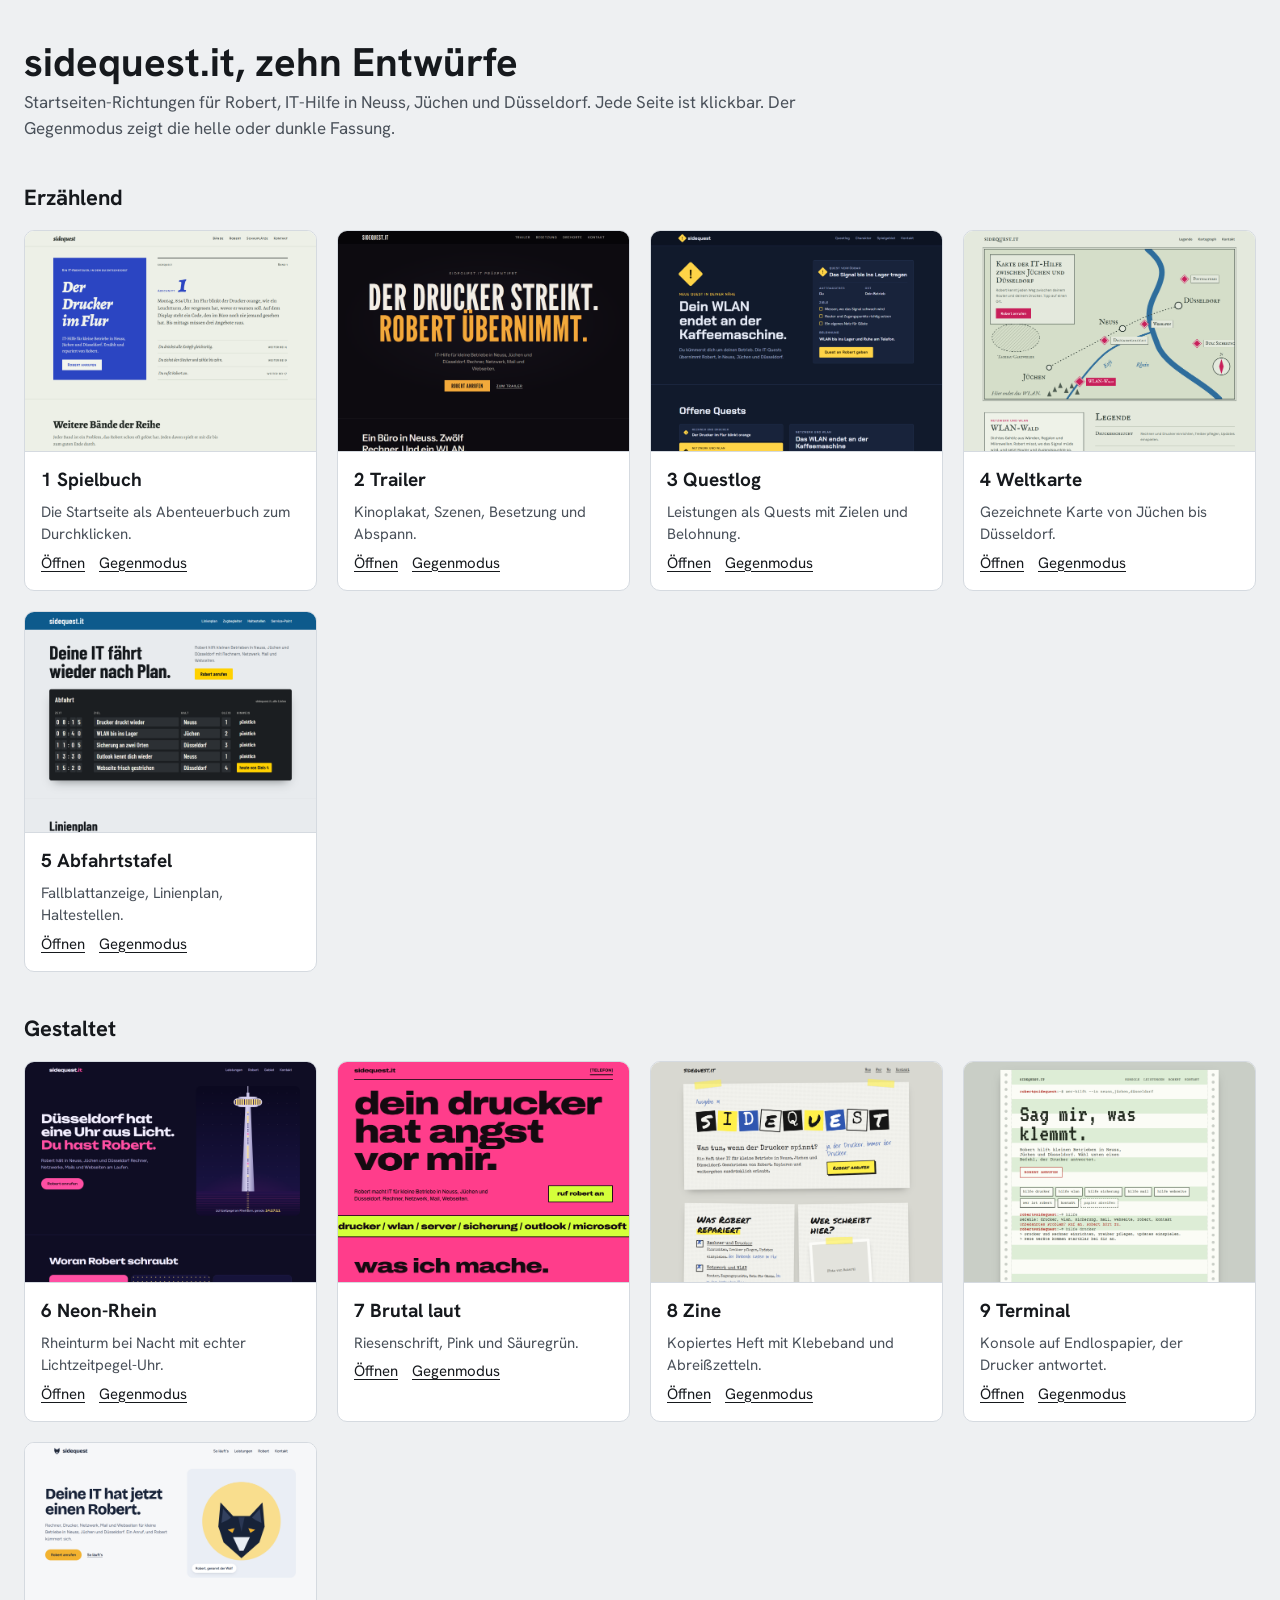
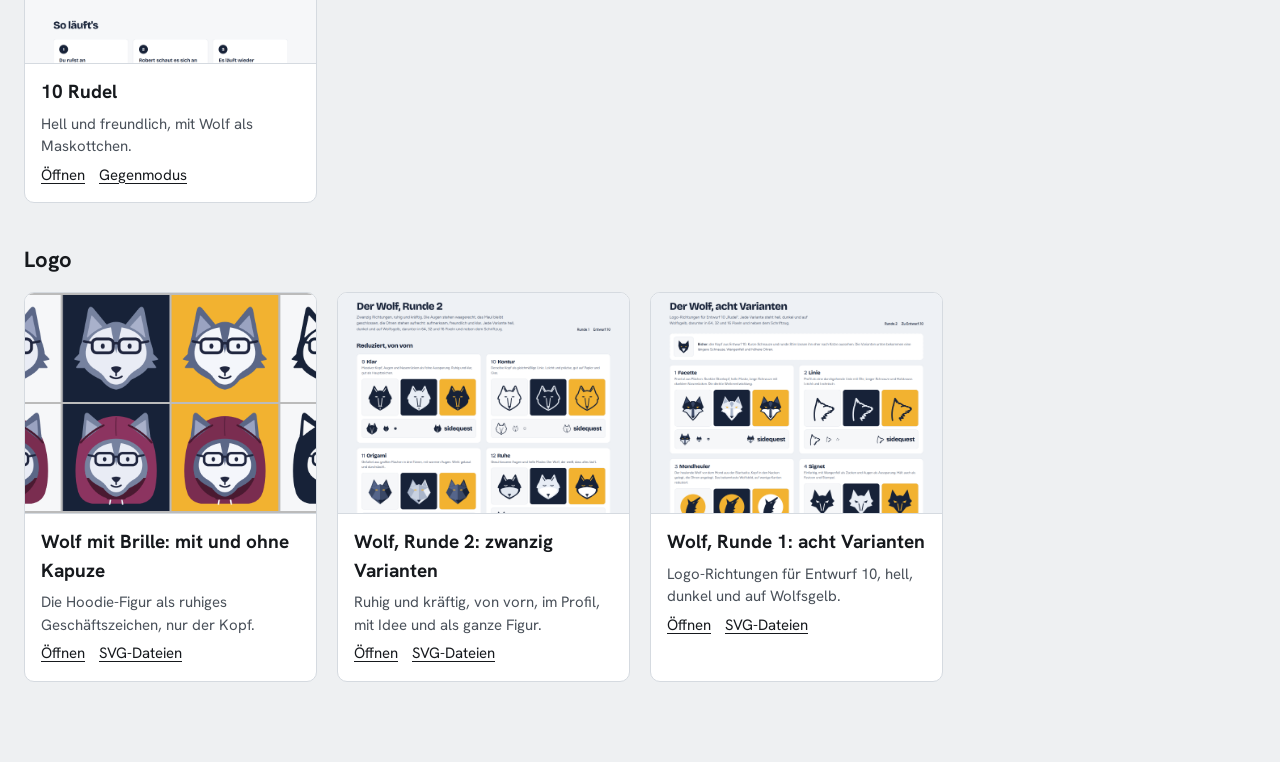
==== commit bee05f7f: "Entwürfe aktualisiert (Projektstand 40ba18a) Co-Authored-By: Claude Opus 5.5 <noreply@anthropic.com>" ====
--- a/index.html
+++ b/index.html
@@ -45,6 +45,7 @@
 </div>
 <h2>Logo</h2>
 <div class="grid">
+<div class="card"><img src="png/logo-wolf-3-uebersicht.png" alt=""><div><b>Wolf mit Brille: mit und ohne Kapuze</b><span>Die Hoodie-Figur als ruhiges Geschäftszeichen, nur der Kopf.</span><p class="links" style="margin:0"><a href="logo-wolf-3/index.html">Öffnen</a><a href="https://github.com/brightcolor/sidequest-entwuerfe/tree/main/assets/grafik/wolf">SVG-Dateien</a></p></div></div>
 <div class="card"><img src="png/logo-wolf-2-desktop.png" alt=""><div><b>Wolf, Runde 2: zwanzig Varianten</b><span>Ruhig und kräftig, von vorn, im Profil, mit Idee und als ganze Figur.</span><p class="links" style="margin:0"><a href="logo-wolf-2/index.html">Öffnen</a><a href="https://github.com/brightcolor/sidequest-entwuerfe/tree/main/assets/grafik/wolf">SVG-Dateien</a></p></div></div>
 <div class="card"><img src="png/logo-wolf-desktop.png" alt=""><div><b>Wolf, Runde 1: acht Varianten</b><span>Logo-Richtungen für Entwurf 10, hell, dunkel und auf Wolfsgelb.</span><p class="links" style="margin:0"><a href="logo-wolf/index.html">Öffnen</a><a href="https://github.com/brightcolor/sidequest-entwuerfe/tree/main/assets/grafik/wolf">SVG-Dateien</a></p></div></div>
 </div>
